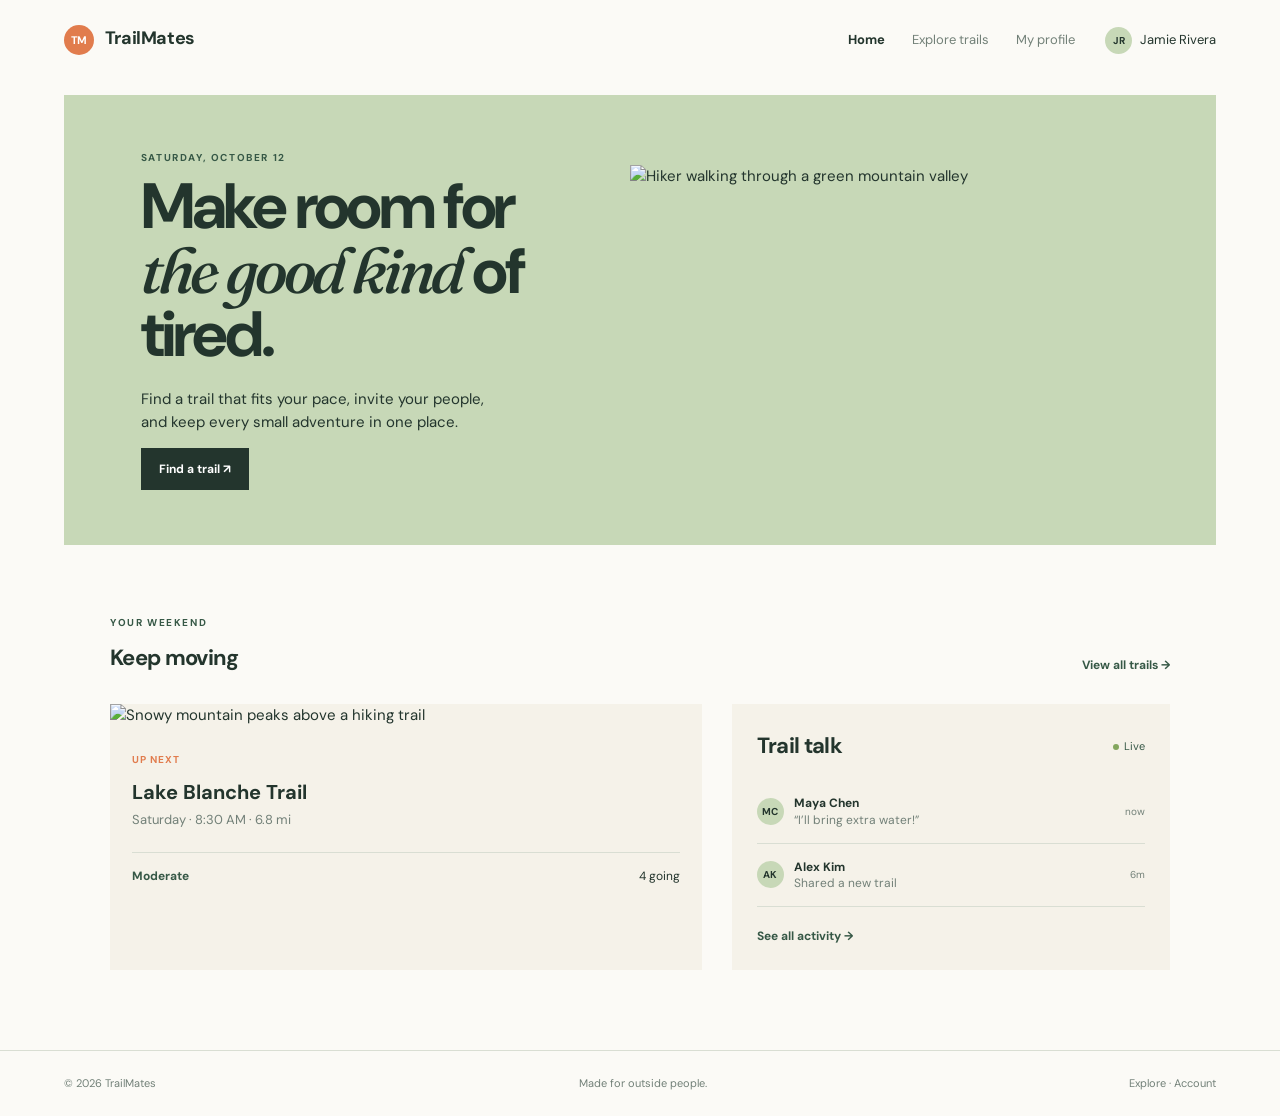
==== index.html @ 98397db6 "First" ====
<!doctype html>
<html lang="en">
<head>
  <meta charset="utf-8">
  <meta name="viewport" content="width=device-width, initial-scale=1">
  <title>TrailMates | Your next good walk</title>
  <link rel="stylesheet" href="styles.css">
</head>
<body>
  <header class="site-header">
    <a class="brand" href="index.html"><span class="brand-mark">TM</span> TrailMates</a>
    <nav aria-label="Primary navigation">
      <a class="active" href="index.html">Home</a>
      <a href="trails.html">Explore trails</a>
      <a href="profile.html">My profile</a>
    </nav>
    <div class="user-chip" aria-label="Signed in user"><span class="avatar">JR</span> Jamie Rivera</div>
  </header>

  <main>
    <section class="hero" aria-labelledby="welcome-heading">
      <div>
        <p class="eyebrow">SATURDAY, OCTOBER 12</p>
        <h1 id="welcome-heading">Make room for<br><em>the good kind</em> of tired.</h1>
        <p class="hero-copy">Find a trail that fits your pace, invite your people, and keep every small adventure in one place.</p>
        <a class="button button-dark" href="trails.html">Find a trail <span aria-hidden="true">↗</span></a>
      </div>
      <img src="https://images.unsplash.com/photo-1551632811-561732d1e306?auto=format&fit=crop&w=1200&q=85" alt="Hiker walking through a green mountain valley">
    </section>

    <section class="content-grid" aria-label="Your TrailMates overview">
      <div class="section-heading"><div><p class="eyebrow">YOUR WEEKEND</p><h2>Keep moving</h2></div><a class="text-link" href="trails.html">View all trails →</a></div>
      <div class="trail-card featured-card">
        <img src="https://images.unsplash.com/photo-1464822759023-fed622ff2c3b?auto=format&fit=crop&w=900&q=85" alt="Snowy mountain peaks above a hiking trail">
        <div class="trail-card-body"><span class="tag">UP NEXT</span><h3>Lake Blanche Trail</h3><p>Saturday · 8:30 AM · 6.8 mi</p><div class="card-footer"><span class="difficulty moderate">Moderate</span><span>4 going</span></div></div>
      </div>
      <aside class="side-panel" aria-labelledby="activity-heading">
        <div class="panel-heading"><h2 id="activity-heading">Trail talk</h2><span class="live-dot">Live</span></div>
        <div class="message"><span class="avatar warm">MC</span><p><strong>Maya Chen</strong><br><span>“I’ll bring extra water!”</span></p><time datetime="2026-10-12T08:12">now</time></div>
        <div class="message"><span class="avatar blue">AK</span><p><strong>Alex Kim</strong><br><span>Shared a new trail</span></p><time datetime="2026-10-12T08:06">6m</time></div>
        <!-- WebSocket placeholder: live group messages will arrive here. -->
        <a class="text-link" href="profile.html#activity">See all activity →</a>
      </aside>
    </section>
  </main>

  <footer class="site-footer"><span>© 2026 TrailMates</span><span>Made for outside people.</span><span><a href="trails.html">Explore</a> · <a href="profile.html">Account</a></span></footer>
</body>
</html>
---- styles.css ----
@import url('https://fonts.googleapis.com/css2?family=DM+Sans:wght@400;500;700&family=Fraunces:opsz,wght@9..144,500;9..144,600&display=swap');
:root{--ink:#23352d;--forest:#365846;--moss:#c7d8b7;--cream:#f5f2e9;--paper:#fbfaf6;--line:#d9ded3;--orange:#e17c4d;--muted:#728078}*{box-sizing:border-box}body{margin:0;background:var(--paper);color:var(--ink);font:15px 'DM Sans',sans-serif;line-height:1.5}a{color:inherit;text-decoration:none}.site-header{align-items:center;display:flex;gap:30px;justify-content:space-between;padding:25px 5vw}.brand{font-size:18px;font-weight:700;letter-spacing:-.02em}.brand-mark{align-items:center;background:var(--orange);border-radius:50%;color:white;display:inline-flex;font-size:11px;height:30px;justify-content:center;margin-right:7px;width:30px}nav{display:flex;gap:27px;margin-left:auto}nav a{color:var(--muted);font-size:13px}nav a:hover,nav .active{color:var(--ink);font-weight:700}.user-chip{align-items:center;display:flex;font-size:13px;gap:8px}.avatar{align-items:center;background:var(--moss);border-radius:50%;display:inline-flex;font-size:10px;font-weight:700;height:27px;justify-content:center;width:27px}.hero{align-items:center;background:var(--moss);display:grid;gap:5vw;grid-template-columns:1fr 1.2fr;margin:15px 5vw 70px;min-height:420px;padding:55px 6vw}.hero img{height:310px;object-fit:cover;width:100%}.eyebrow{color:var(--forest);font-size:10px;font-weight:700;letter-spacing:.16em;margin:0 0 11px}.hero h1,.page-intro h1,.profile-head h1{font-size:clamp(38px,5vw,67px);letter-spacing:-.05em;line-height:.98;margin:0 0 22px}.hero h1 em,.page-intro h1 em{font-family:Fraunces,serif;font-weight:500}.hero-copy{max-width:360px}.button{border:0;cursor:pointer;display:inline-block;font:700 12px 'DM Sans';padding:13px 18px}.button-dark{background:var(--ink);color:#fff}.button-outline{background:transparent;border:1px solid var(--ink)}.content-grid,.page-shell{margin:0 auto;max-width:1060px}.content-grid{display:grid;gap:30px;grid-template-columns:1.35fr 1fr}.section-heading{align-items:end;display:flex;grid-column:1/-1;justify-content:space-between}.section-heading h2,.side-panel h2,.account-panel h2{font-size:22px;letter-spacing:-.03em;margin:0}.text-link{color:var(--forest);font-size:12px;font-weight:700}.trail-card{background:var(--cream)}.trail-card img{height:210px;object-fit:cover;width:100%}.trail-card-body{padding:20px 22px}.tag{color:var(--orange);font-size:10px;font-weight:700;letter-spacing:.1em}.trail-card h3,.trail-row h3,.saved-item h3{font-size:20px;margin:8px 0 3px}.trail-card p,.trail-row p,.saved-item p{color:var(--muted);font-size:13px;margin:0}.card-footer{border-top:1px solid var(--line);display:flex;justify-content:space-between;margin-top:22px;padding-top:14px;font-size:12px}.difficulty{font-weight:700}.moderate{color:var(--forest)}.side-panel,.account-panel{background:var(--cream);padding:25px}.panel-heading{align-items:center;display:flex;justify-content:space-between;margin-bottom:18px}.live-dot,.status{color:var(--forest);font-size:11px}.live-dot:before{background:#83a65e;border-radius:50%;content:'';display:inline-block;height:6px;margin-right:5px;width:6px}.message{align-items:center;border-bottom:1px solid var(--line);display:flex;gap:10px;padding:15px 0}.message p{font-size:12px;line-height:1.35;margin:0}.message p span,time{color:var(--muted)}time{font-size:10px;margin-left:auto}.side-panel .text-link{display:block;margin-top:20px}.site-footer{border-top:1px solid var(--line);color:var(--muted);display:flex;font-size:11px;justify-content:space-between;margin-top:80px;padding:24px 5vw}.page-shell{padding-top:45px}.page-intro{margin-bottom:45px}.page-intro>p:last-child{color:var(--muted);max-width:420px}.filters{align-items:end;border-bottom:1px solid var(--line);display:flex;gap:15px;padding-bottom:24px}.filters label{color:var(--muted);display:flex;flex-direction:column;font-size:11px;gap:7px}.filters input,.filters select{background:white;border:1px solid var(--line);font:13px 'DM Sans';padding:11px 13px;width:230px}.filters select{width:155px}.trail-list{padding-top:45px}.trail-row{align-items:center;border-bottom:1px solid var(--line);display:flex;gap:22px;padding:18px 0}.trail-row img{height:110px;object-fit:cover;width:170px}.trail-row h3{margin:5px 0}.blue-tag{color:#62869a}.warm-tag{color:var(--orange)}.rating{color:var(--orange);display:block;font-size:12px;margin-top:10px}.muted{color:var(--muted)}.round-link{align-items:center;border:1px solid var(--line);border-radius:50%;display:flex;height:35px;justify-content:center;margin-left:auto;width:35px}.profile-head{align-items:center;display:flex;gap:20px;margin-bottom:42px}.profile-avatar{align-items:center;background:var(--orange);color:white;display:flex;font-size:28px;height:90px;justify-content:center;width:90px}.profile-head h1{font-size:42px;margin:0 0 5px}.profile-head p:last-child{color:var(--muted);margin:0}.profile-head .button{margin-left:auto}.stats{border-bottom:1px solid var(--line);border-top:1px solid var(--line);display:flex;gap:90px;padding:22px 0}.stats div{display:flex;flex-direction:column}.stats strong{font:500 30px Fraunces,serif}.stats span{color:var(--muted);font-size:12px}.profile-columns{display:grid;gap:50px;grid-template-columns:1.2fr .8fr;padding-top:48px}.saved-item{align-items:center;border-bottom:1px solid var(--line);display:flex;justify-content:space-between;padding:18px 0}.saved-check{color:var(--forest);font-size:20px}.account-panel{align-self:start}.account-line{display:flex;flex-direction:column;margin:15px 0}.account-line span,.account-line strong{font-size:12px}.account-line span{color:var(--muted)}hr{border:0;border-top:1px solid var(--line);margin:24px 0}.account-panel h3{font-size:14px;margin-bottom:3px}.account-panel p{font-size:12px}.toggle-row{align-items:center;display:flex;font-size:12px;justify-content:space-between;margin:22px 0}.toggle-row input{display:none}.toggle{background:var(--forest);border-radius:20px;height:20px;position:relative;width:36px}.toggle:after{background:white;border-radius:50%;content:'';height:14px;position:absolute;right:3px;top:3px;width:14px}@media(max-width:750px){.site-header{flex-wrap:wrap;gap:15px}.site-header nav{order:3;overflow:auto;white-space:nowrap;width:100%}.user-chip{margin-left:auto}.hero{grid-template-columns:1fr;margin:10px 0 50px;padding:40px 8vw}.hero img{height:210px}.content-grid,.profile-columns{display:block;margin:0 7vw}.side-panel{margin-top:28px}.section-heading{margin-bottom:15px}.filters{align-items:stretch;flex-direction:column}.filters input,.filters select{width:100%}.filters .button{align-self:start}.page-shell{padding:25px 7vw 0}.trail-row img{height:85px;width:105px}.trail-row h3{font-size:16px}.profile-head{align-items:flex-start;flex-wrap:wrap}.profile-head .button{margin-left:0}.stats{gap:18px;justify-content:space-between}.stats strong{font-size:25px}.site-footer{flex-wrap:wrap;gap:10px;margin-top:55px}}
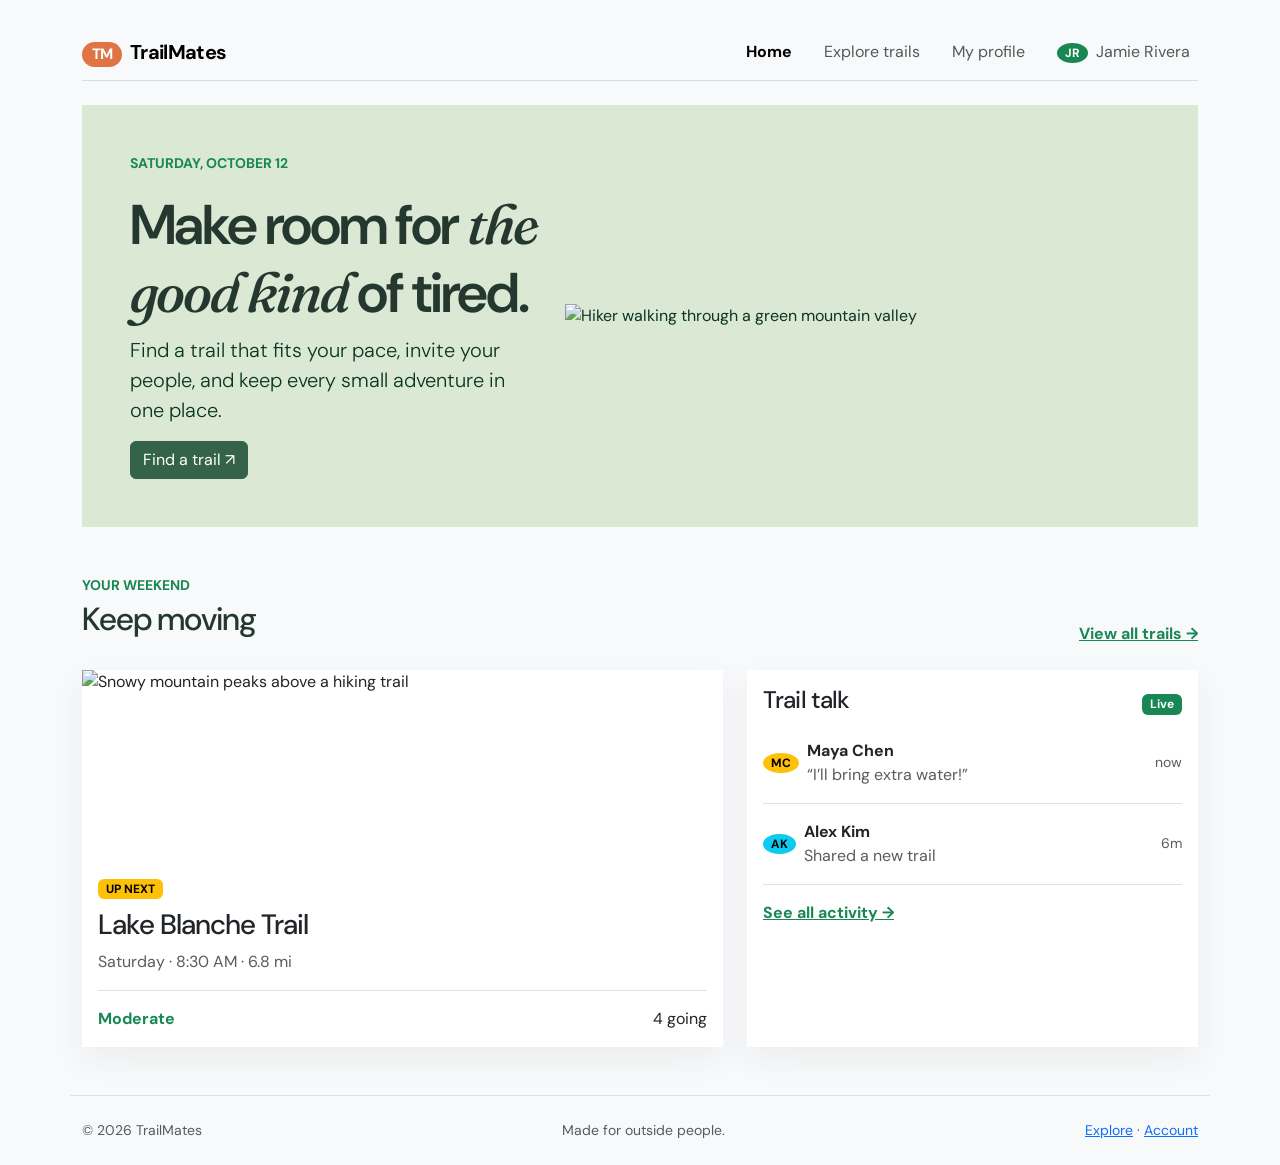
==== commit 1c763bc2: "With bootstrap" ====
--- a/index.html
+++ b/index.html
@@ -4,46 +4,46 @@
   <meta charset="utf-8">
   <meta name="viewport" content="width=device-width, initial-scale=1">
   <title>TrailMates | Your next good walk</title>
+  <link href="https://cdn.jsdelivr.net/npm/bootstrap@5.3.3/dist/css/bootstrap.min.css" rel="stylesheet" integrity="sha384-QWTKZyjpPEjISv5WaRU9OFeRpok6YctnYmDr5pNlyT2bRjXh0JMhjY6hW+ALEwIH" crossorigin="anonymous">
   <link rel="stylesheet" href="styles.css">
 </head>
-<body>
-  <header class="site-header">
-    <a class="brand" href="index.html"><span class="brand-mark">TM</span> TrailMates</a>
-    <nav aria-label="Primary navigation">
-      <a class="active" href="index.html">Home</a>
-      <a href="trails.html">Explore trails</a>
-      <a href="profile.html">My profile</a>
+<body class="bg-light text-success-emphasis">
+  <header class="container py-4">
+    <nav class="navbar navbar-expand-md" aria-label="Primary navigation">
+      <a class="navbar-brand fw-bold" href="index.html"><span class="badge rounded-pill text-bg-warning me-2">TM</span>TrailMates</a>
+      <div class="navbar-nav ms-auto align-items-md-center gap-md-3">
+        <a class="nav-link active fw-bold" href="index.html">Home</a>
+        <a class="nav-link" href="trails.html">Explore trails</a>
+        <a class="nav-link" href="profile.html">My profile</a>
+        <span class="nav-link"><span class="badge rounded-circle text-bg-success me-1">JR</span> Jamie Rivera</span>
+      </div>
     </nav>
-    <div class="user-chip" aria-label="Signed in user"><span class="avatar">JR</span> Jamie Rivera</div>
   </header>
 
-  <main>
-    <section class="hero" aria-labelledby="welcome-heading">
-      <div>
-        <p class="eyebrow">SATURDAY, OCTOBER 12</p>
-        <h1 id="welcome-heading">Make room for<br><em>the good kind</em> of tired.</h1>
-        <p class="hero-copy">Find a trail that fits your pace, invite your people, and keep every small adventure in one place.</p>
-        <a class="button button-dark" href="trails.html">Find a trail <span aria-hidden="true">↗</span></a>
+  <main class="container pb-5">
+    <section class="bg-success-subtle rounded-0 p-4 p-md-5 mb-5" aria-labelledby="welcome-heading">
+      <div class="row align-items-center g-4">
+        <div class="col-md-5">
+          <p class="text-uppercase small fw-bold text-success">Saturday, October 12</p>
+          <h1 id="welcome-heading" class="display-4 fw-semibold">Make room for <em>the good kind</em> of tired.</h1>
+          <p class="lead">Find a trail that fits your pace, invite your people, and keep every small adventure in one place.</p>
+          <a class="btn btn-success" href="trails.html">Find a trail <span aria-hidden="true">↗</span></a>
+        </div>
+        <div class="col-md-7"><img class="img-fluid w-100" src="https://images.unsplash.com/photo-1551632811-561732d1e306?auto=format&fit=crop&w=1200&q=85" alt="Hiker walking through a green mountain valley"></div>
       </div>
-      <img src="https://images.unsplash.com/photo-1551632811-561732d1e306?auto=format&fit=crop&w=1200&q=85" alt="Hiker walking through a green mountain valley">
     </section>
 
-    <section class="content-grid" aria-label="Your TrailMates overview">
-      <div class="section-heading"><div><p class="eyebrow">YOUR WEEKEND</p><h2>Keep moving</h2></div><a class="text-link" href="trails.html">View all trails →</a></div>
-      <div class="trail-card featured-card">
-        <img src="https://images.unsplash.com/photo-1464822759023-fed622ff2c3b?auto=format&fit=crop&w=900&q=85" alt="Snowy mountain peaks above a hiking trail">
-        <div class="trail-card-body"><span class="tag">UP NEXT</span><h3>Lake Blanche Trail</h3><p>Saturday · 8:30 AM · 6.8 mi</p><div class="card-footer"><span class="difficulty moderate">Moderate</span><span>4 going</span></div></div>
-      </div>
-      <aside class="side-panel" aria-labelledby="activity-heading">
-        <div class="panel-heading"><h2 id="activity-heading">Trail talk</h2><span class="live-dot">Live</span></div>
-        <div class="message"><span class="avatar warm">MC</span><p><strong>Maya Chen</strong><br><span>“I’ll bring extra water!”</span></p><time datetime="2026-10-12T08:12">now</time></div>
-        <div class="message"><span class="avatar blue">AK</span><p><strong>Alex Kim</strong><br><span>Shared a new trail</span></p><time datetime="2026-10-12T08:06">6m</time></div>
+    <section class="row g-4" aria-label="Your TrailMates overview">
+      <div class="col-12 d-flex justify-content-between align-items-end"><div><p class="text-uppercase small fw-bold text-success mb-1">Your weekend</p><h2>Keep moving</h2></div><a class="link-success fw-bold" href="trails.html">View all trails →</a></div>
+      <div class="col-lg-7"><article class="card border-0 rounded-0 h-100"><img class="card-img-top rounded-0" src="https://images.unsplash.com/photo-1464822759023-fed622ff2c3b?auto=format&fit=crop&w=900&q=85" alt="Snowy mountain peaks above a hiking trail"><div class="card-body"><span class="badge text-bg-warning">UP NEXT</span><h3 class="card-title mt-2">Lake Blanche Trail</h3><p class="card-text text-body-secondary">Saturday · 8:30 AM · 6.8 mi</p><div class="border-top pt-3 d-flex justify-content-between"><span class="text-success fw-bold">Moderate</span><span>4 going</span></div></div></article></div>
+      <aside class="col-lg-5" aria-labelledby="activity-heading"><div class="card bg-white border-0 rounded-0 h-100"><div class="card-body"><div class="d-flex justify-content-between align-items-center"><h2 id="activity-heading" class="h4">Trail talk</h2><span class="badge text-bg-success">Live</span></div>
+        <div class="d-flex align-items-center gap-2 border-bottom py-3"><span class="badge rounded-circle text-bg-warning">MC</span><p class="mb-0"><strong>Maya Chen</strong><br><span class="text-body-secondary">“I’ll bring extra water!”</span></p><time class="ms-auto text-body-secondary small" datetime="2026-10-12T08:12">now</time></div>
+        <div class="d-flex align-items-center gap-2 border-bottom py-3"><span class="badge rounded-circle text-bg-info">AK</span><p class="mb-0"><strong>Alex Kim</strong><br><span class="text-body-secondary">Shared a new trail</span></p><time class="ms-auto text-body-secondary small" datetime="2026-10-12T08:06">6m</time></div>
         <!-- WebSocket placeholder: live group messages will arrive here. -->
-        <a class="text-link" href="profile.html#activity">See all activity →</a>
-      </aside>
+        <a class="link-success fw-bold d-block mt-3" href="profile.html#activity">See all activity →</a></div></div></aside>
     </section>
   </main>
 
-  <footer class="site-footer"><span>© 2026 TrailMates</span><span>Made for outside people.</span><span><a href="trails.html">Explore</a> · <a href="profile.html">Account</a></span></footer>
+  <footer class="container border-top py-4 d-flex justify-content-between small text-body-secondary"><span>© 2026 TrailMates</span><span>Made for outside people.</span><span><a href="trails.html">Explore</a> · <a href="profile.html">Account</a></span></footer>
 </body>
 </html>
--- a/styles.css
+++ b/styles.css
@@ -1,2 +1,101 @@
 @import url('https://fonts.googleapis.com/css2?family=DM+Sans:wght@400;500;700&family=Fraunces:opsz,wght@9..144,500;9..144,600&display=swap');
-:root{--ink:#23352d;--forest:#365846;--moss:#c7d8b7;--cream:#f5f2e9;--paper:#fbfaf6;--line:#d9ded3;--orange:#e17c4d;--muted:#728078}*{box-sizing:border-box}body{margin:0;background:var(--paper);color:var(--ink);font:15px 'DM Sans',sans-serif;line-height:1.5}a{color:inherit;text-decoration:none}.site-header{align-items:center;display:flex;gap:30px;justify-content:space-between;padding:25px 5vw}.brand{font-size:18px;font-weight:700;letter-spacing:-.02em}.brand-mark{align-items:center;background:var(--orange);border-radius:50%;color:white;display:inline-flex;font-size:11px;height:30px;justify-content:center;margin-right:7px;width:30px}nav{display:flex;gap:27px;margin-left:auto}nav a{color:var(--muted);font-size:13px}nav a:hover,nav .active{color:var(--ink);font-weight:700}.user-chip{align-items:center;display:flex;font-size:13px;gap:8px}.avatar{align-items:center;background:var(--moss);border-radius:50%;display:inline-flex;font-size:10px;font-weight:700;height:27px;justify-content:center;width:27px}.hero{align-items:center;background:var(--moss);display:grid;gap:5vw;grid-template-columns:1fr 1.2fr;margin:15px 5vw 70px;min-height:420px;padding:55px 6vw}.hero img{height:310px;object-fit:cover;width:100%}.eyebrow{color:var(--forest);font-size:10px;font-weight:700;letter-spacing:.16em;margin:0 0 11px}.hero h1,.page-intro h1,.profile-head h1{font-size:clamp(38px,5vw,67px);letter-spacing:-.05em;line-height:.98;margin:0 0 22px}.hero h1 em,.page-intro h1 em{font-family:Fraunces,serif;font-weight:500}.hero-copy{max-width:360px}.button{border:0;cursor:pointer;display:inline-block;font:700 12px 'DM Sans';padding:13px 18px}.button-dark{background:var(--ink);color:#fff}.button-outline{background:transparent;border:1px solid var(--ink)}.content-grid,.page-shell{margin:0 auto;max-width:1060px}.content-grid{display:grid;gap:30px;grid-template-columns:1.35fr 1fr}.section-heading{align-items:end;display:flex;grid-column:1/-1;justify-content:space-between}.section-heading h2,.side-panel h2,.account-panel h2{font-size:22px;letter-spacing:-.03em;margin:0}.text-link{color:var(--forest);font-size:12px;font-weight:700}.trail-card{background:var(--cream)}.trail-card img{height:210px;object-fit:cover;width:100%}.trail-card-body{padding:20px 22px}.tag{color:var(--orange);font-size:10px;font-weight:700;letter-spacing:.1em}.trail-card h3,.trail-row h3,.saved-item h3{font-size:20px;margin:8px 0 3px}.trail-card p,.trail-row p,.saved-item p{color:var(--muted);font-size:13px;margin:0}.card-footer{border-top:1px solid var(--line);display:flex;justify-content:space-between;margin-top:22px;padding-top:14px;font-size:12px}.difficulty{font-weight:700}.moderate{color:var(--forest)}.side-panel,.account-panel{background:var(--cream);padding:25px}.panel-heading{align-items:center;display:flex;justify-content:space-between;margin-bottom:18px}.live-dot,.status{color:var(--forest);font-size:11px}.live-dot:before{background:#83a65e;border-radius:50%;content:'';display:inline-block;height:6px;margin-right:5px;width:6px}.message{align-items:center;border-bottom:1px solid var(--line);display:flex;gap:10px;padding:15px 0}.message p{font-size:12px;line-height:1.35;margin:0}.message p span,time{color:var(--muted)}time{font-size:10px;margin-left:auto}.side-panel .text-link{display:block;margin-top:20px}.site-footer{border-top:1px solid var(--line);color:var(--muted);display:flex;font-size:11px;justify-content:space-between;margin-top:80px;padding:24px 5vw}.page-shell{padding-top:45px}.page-intro{margin-bottom:45px}.page-intro>p:last-child{color:var(--muted);max-width:420px}.filters{align-items:end;border-bottom:1px solid var(--line);display:flex;gap:15px;padding-bottom:24px}.filters label{color:var(--muted);display:flex;flex-direction:column;font-size:11px;gap:7px}.filters input,.filters select{background:white;border:1px solid var(--line);font:13px 'DM Sans';padding:11px 13px;width:230px}.filters select{width:155px}.trail-list{padding-top:45px}.trail-row{align-items:center;border-bottom:1px solid var(--line);display:flex;gap:22px;padding:18px 0}.trail-row img{height:110px;object-fit:cover;width:170px}.trail-row h3{margin:5px 0}.blue-tag{color:#62869a}.warm-tag{color:var(--orange)}.rating{color:var(--orange);display:block;font-size:12px;margin-top:10px}.muted{color:var(--muted)}.round-link{align-items:center;border:1px solid var(--line);border-radius:50%;display:flex;height:35px;justify-content:center;margin-left:auto;width:35px}.profile-head{align-items:center;display:flex;gap:20px;margin-bottom:42px}.profile-avatar{align-items:center;background:var(--orange);color:white;display:flex;font-size:28px;height:90px;justify-content:center;width:90px}.profile-head h1{font-size:42px;margin:0 0 5px}.profile-head p:last-child{color:var(--muted);margin:0}.profile-head .button{margin-left:auto}.stats{border-bottom:1px solid var(--line);border-top:1px solid var(--line);display:flex;gap:90px;padding:22px 0}.stats div{display:flex;flex-direction:column}.stats strong{font:500 30px Fraunces,serif}.stats span{color:var(--muted);font-size:12px}.profile-columns{display:grid;gap:50px;grid-template-columns:1.2fr .8fr;padding-top:48px}.saved-item{align-items:center;border-bottom:1px solid var(--line);display:flex;justify-content:space-between;padding:18px 0}.saved-check{color:var(--forest);font-size:20px}.account-panel{align-self:start}.account-line{display:flex;flex-direction:column;margin:15px 0}.account-line span,.account-line strong{font-size:12px}.account-line span{color:var(--muted)}hr{border:0;border-top:1px solid var(--line);margin:24px 0}.account-panel h3{font-size:14px;margin-bottom:3px}.account-panel p{font-size:12px}.toggle-row{align-items:center;display:flex;font-size:12px;justify-content:space-between;margin:22px 0}.toggle-row input{display:none}.toggle{background:var(--forest);border-radius:20px;height:20px;position:relative;width:36px}.toggle:after{background:white;border-radius:50%;content:'';height:14px;position:absolute;right:3px;top:3px;width:14px}@media(max-width:750px){.site-header{flex-wrap:wrap;gap:15px}.site-header nav{order:3;overflow:auto;white-space:nowrap;width:100%}.user-chip{margin-left:auto}.hero{grid-template-columns:1fr;margin:10px 0 50px;padding:40px 8vw}.hero img{height:210px}.content-grid,.profile-columns{display:block;margin:0 7vw}.side-panel{margin-top:28px}.section-heading{margin-bottom:15px}.filters{align-items:stretch;flex-direction:column}.filters input,.filters select{width:100%}.filters .button{align-self:start}.page-shell{padding:25px 7vw 0}.trail-row img{height:85px;width:105px}.trail-row h3{font-size:16px}.profile-head{align-items:flex-start;flex-wrap:wrap}.profile-head .button{margin-left:0}.stats{gap:18px;justify-content:space-between}.stats strong{font-size:25px}.site-footer{flex-wrap:wrap;gap:10px;margin-top:55px}}+
+:root {
+  --trail-ink: #24382f;
+  --trail-green: #35634a;
+  --trail-sage: #dbe8d3;
+  --trail-cream: #f7f4ec;
+  --trail-orange: #df7544;
+}
+
+body {
+  background: var(--trail-cream) !important;
+  color: var(--trail-ink) !important;
+  font-family: 'DM Sans', sans-serif;
+}
+
+h1, h2, h3, .navbar-brand {
+  letter-spacing: -0.035em;
+}
+
+h1, h2, h3 {
+  color: var(--trail-ink);
+}
+
+em {
+  font-family: 'Fraunces', serif;
+  font-weight: 500;
+}
+
+a {
+  transition: color 160ms ease, transform 160ms ease;
+}
+
+a:hover {
+  color: var(--trail-orange) !important;
+}
+
+.navbar {
+  border-bottom: 1px solid rgba(53, 99, 74, 0.18);
+}
+
+.navbar-brand .badge {
+  background: var(--trail-orange) !important;
+  color: #fff !important;
+}
+
+.bg-success-subtle {
+  background: var(--trail-sage) !important;
+}
+
+.btn-success {
+  --bs-btn-bg: var(--trail-green);
+  --bs-btn-border-color: var(--trail-green);
+  --bs-btn-hover-bg: var(--trail-ink);
+  --bs-btn-hover-border-color: var(--trail-ink);
+}
+
+.border-0 {
+  box-shadow: 0 12px 30px rgba(36, 56, 47, 0.06);
+}
+
+.card img {
+  min-height: 190px;
+  object-fit: cover;
+}
+
+.card:hover {
+  transform: translateY(-2px);
+  transition: transform 160ms ease, box-shadow 160ms ease;
+}
+
+.form-control:focus,
+.form-select:focus {
+  border-color: var(--trail-green);
+  box-shadow: 0 0 0 0.2rem rgba(53, 99, 74, 0.16);
+}
+
+#welcome-heading {
+  max-width: 12ch;
+}
+
+#activity {
+  scroll-margin-top: 2rem;
+}
+
+@media (max-width: 767.98px) {
+  .navbar-nav {
+    align-items: flex-start !important;
+    padding-top: 0.75rem;
+  }
+
+  #welcome-heading {
+    max-width: none;
+  }
+
+  footer {
+    align-items: flex-start;
+    flex-direction: column;
+    gap: 0.5rem;
+  }
+}
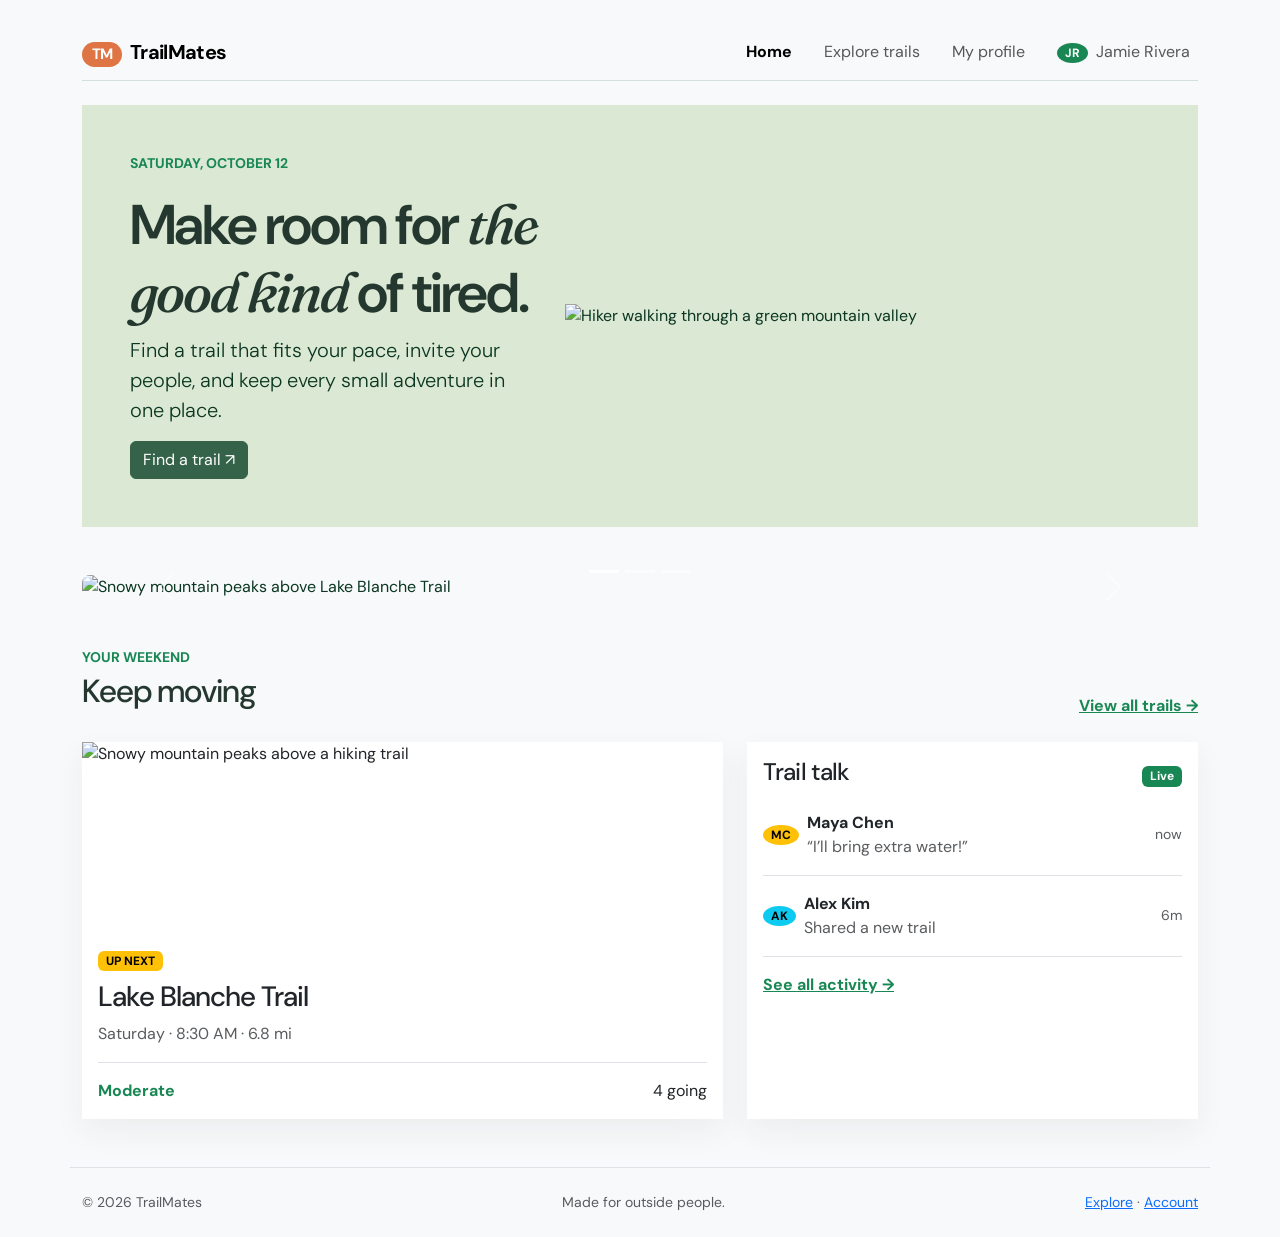
==== commit 570632be: "with bootstrap" ====
--- a/index.html
+++ b/index.html
@@ -33,6 +33,30 @@
       </div>
     </section>
 
+    <section id="trailHighlights" class="carousel slide mb-5" data-bs-ride="carousel" aria-label="Trail highlights">
+      <div class="carousel-indicators">
+        <button type="button" data-bs-target="#trailHighlights" data-bs-slide-to="0" class="active" aria-current="true" aria-label="Show Lake Blanche Trail"></button>
+        <button type="button" data-bs-target="#trailHighlights" data-bs-slide-to="1" aria-label="Show Silver Lake Loop"></button>
+        <button type="button" data-bs-target="#trailHighlights" data-bs-slide-to="2" aria-label="Show Mount Olympus"></button>
+      </div>
+      <div class="carousel-inner rounded-3">
+        <div class="carousel-item active">
+          <img src="https://images.unsplash.com/photo-1464822759023-fed622ff2c3b?auto=format&fit=crop&w=1200&q=85" class="d-block w-100" alt="Snowy mountain peaks above Lake Blanche Trail">
+          <div class="carousel-caption d-none d-md-block text-start"><span class="badge text-bg-warning">FEATURED TRAIL</span><h2>Lake Blanche Trail</h2><p>Big views for a steady Saturday.</p></div>
+        </div>
+        <div class="carousel-item">
+          <img src="https://images.unsplash.com/photo-1500534623283-312aade485b7?auto=format&fit=crop&w=1200&q=85" class="d-block w-100" alt="Lush green forest along Silver Lake Loop">
+          <div class="carousel-caption d-none d-md-block text-start"><span class="badge text-bg-success">EASY GOING</span><h2>Silver Lake Loop</h2><p>A quiet loop for a clear head.</p></div>
+        </div>
+        <div class="carousel-item">
+          <img src="https://images.unsplash.com/photo-1464278533981-50106e6176b1?auto=format&fit=crop&w=1200&q=85" class="d-block w-100" alt="Rocky mountain trail leading toward Mount Olympus">
+          <div class="carousel-caption d-none d-md-block text-start"><span class="badge text-bg-warning">CHALLENGE AHEAD</span><h2>Mount Olympus</h2><p>Bring your strongest legs and best stories.</p></div>
+        </div>
+      </div>
+      <button class="carousel-control-prev" type="button" data-bs-target="#trailHighlights" data-bs-slide="prev"><span class="carousel-control-prev-icon" aria-hidden="true"></span><span class="visually-hidden">Previous trail</span></button>
+      <button class="carousel-control-next" type="button" data-bs-target="#trailHighlights" data-bs-slide="next"><span class="carousel-control-next-icon" aria-hidden="true"></span><span class="visually-hidden">Next trail</span></button>
+    </section>
+
     <section class="row g-4" aria-label="Your TrailMates overview">
       <div class="col-12 d-flex justify-content-between align-items-end"><div><p class="text-uppercase small fw-bold text-success mb-1">Your weekend</p><h2>Keep moving</h2></div><a class="link-success fw-bold" href="trails.html">View all trails →</a></div>
       <div class="col-lg-7"><article class="card border-0 rounded-0 h-100"><img class="card-img-top rounded-0" src="https://images.unsplash.com/photo-1464822759023-fed622ff2c3b?auto=format&fit=crop&w=900&q=85" alt="Snowy mountain peaks above a hiking trail"><div class="card-body"><span class="badge text-bg-warning">UP NEXT</span><h3 class="card-title mt-2">Lake Blanche Trail</h3><p class="card-text text-body-secondary">Saturday · 8:30 AM · 6.8 mi</p><div class="border-top pt-3 d-flex justify-content-between"><span class="text-success fw-bold">Moderate</span><span>4 going</span></div></div></article></div>
@@ -45,5 +69,6 @@
   </main>
 
   <footer class="container border-top py-4 d-flex justify-content-between small text-body-secondary"><span>© 2026 TrailMates</span><span>Made for outside people.</span><span><a href="trails.html">Explore</a> · <a href="profile.html">Account</a></span></footer>
+  <script src="https://cdn.jsdelivr.net/npm/bootstrap@5.3.3/dist/js/bootstrap.bundle.min.js" crossorigin="anonymous"></script>
 </body>
 </html>
--- a/styles.css
+++ b/styles.css
@@ -69,6 +69,10 @@
   transition: transform 160ms ease, box-shadow 160ms ease;
 }
 
+.card strong {
+  overflow-wrap: anywhere;
+}
+
 .form-control:focus,
 .form-select:focus {
   border-color: var(--trail-green);
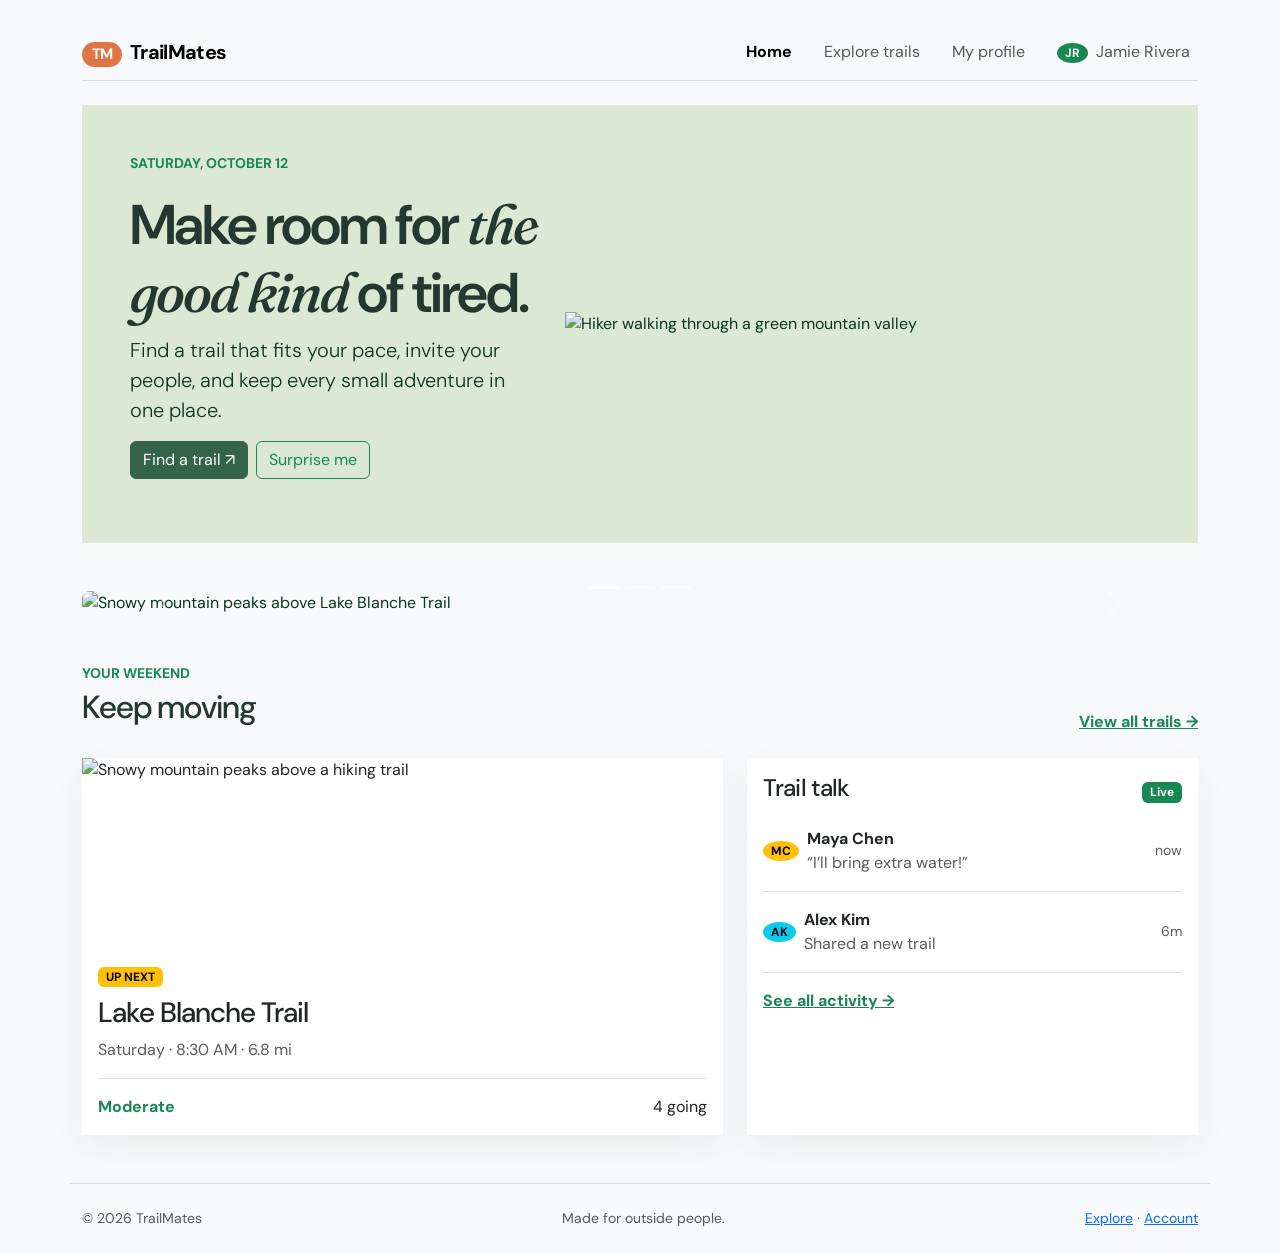
==== commit 2d5ff70c: "With Javascript" ====
--- a/index.html
+++ b/index.html
@@ -27,7 +27,11 @@
           <p class="text-uppercase small fw-bold text-success">Saturday, October 12</p>
           <h1 id="welcome-heading" class="display-4 fw-semibold">Make room for <em>the good kind</em> of tired.</h1>
           <p class="lead">Find a trail that fits your pace, invite your people, and keep every small adventure in one place.</p>
-          <a class="btn btn-success" href="trails.html">Find a trail <span aria-hidden="true">↗</span></a>
+          <div class="d-flex flex-wrap gap-2 align-items-center">
+            <a class="btn btn-success" href="trails.html">Find a trail <span aria-hidden="true">↗</span></a>
+            <button id="surpriseButton" class="btn btn-outline-success" type="button">Surprise me</button>
+          </div>
+          <p id="trailSuggestion" class="small fw-bold text-success mt-3 mb-0" aria-live="polite"></p>
         </div>
         <div class="col-md-7"><img class="img-fluid w-100" src="https://images.unsplash.com/photo-1551632811-561732d1e306?auto=format&fit=crop&w=1200&q=85" alt="Hiker walking through a green mountain valley"></div>
       </div>
@@ -70,5 +74,15 @@
 
   <footer class="container border-top py-4 d-flex justify-content-between small text-body-secondary"><span>© 2026 TrailMates</span><span>Made for outside people.</span><span><a href="trails.html">Explore</a> · <a href="profile.html">Account</a></span></footer>
   <script src="https://cdn.jsdelivr.net/npm/bootstrap@5.3.3/dist/js/bootstrap.bundle.min.js" crossorigin="anonymous"></script>
+  <script>
+    const trails = ['Lake Blanche Trail', 'Silver Lake Loop', 'Mount Olympus'];
+    const surpriseButton = document.querySelector('#surpriseButton');
+    const trailSuggestion = document.querySelector('#trailSuggestion');
+
+    surpriseButton.addEventListener('click', () => {
+      const trail = trails[Math.floor(Math.random() * trails.length)];
+      trailSuggestion.textContent = `Your next adventure: ${trail}`;
+    });
+  </script>
 </body>
 </html>
